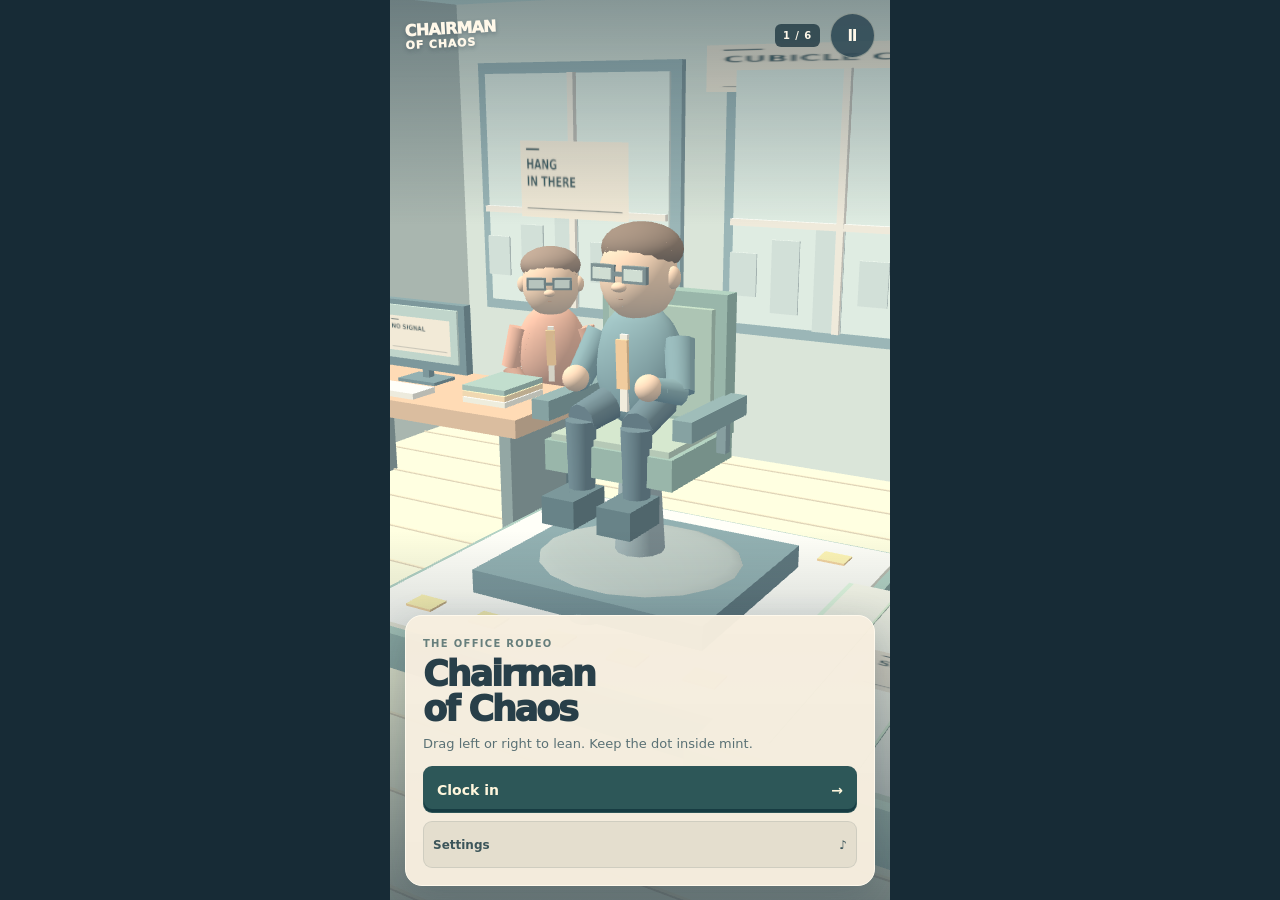
==== index-source.html @ 2fb4f762 "Publish Chairman of Chaos office rodeo" ====
<!doctype html>
<html lang="en"><head><meta charset="utf-8"><meta name="viewport" content="width=device-width,initial-scale=1,viewport-fit=cover"><meta name="theme-color" content="#253a47"><meta name="description" content="One finger. Six questionable office decisions. A tiny 3D office rodeo."><title>Chairman of Chaos</title><link rel="stylesheet" href="style.css"></head>
<body><main id="game" aria-label="Chairman of Chaos"><div id="stage" aria-hidden="true"></div><div class="shade"></div>
<header><div class="brand">CHAIRMAN<br><span>OF CHAOS</span></div><div id="chapter"></div><button id="menu" aria-label="Open settings">Ⅱ</button></header>
<div id="hud" hidden><div><small id="job"></small><strong id="time"></strong></div><div class="progress"><i id="progress"></i></div></div>
<div id="toast" aria-live="polite"></div><section id="panel" aria-live="polite"></section>
<div id="controls" hidden><div class="balance" aria-label="Balance meter"><span class="green"></span><i id="dot"></i></div><div class="steer"><button id="left" aria-label="Lean left">‹</button><div id="pad" role="slider" aria-label="Lean" aria-valuemin="-100" aria-valuemax="100" aria-valuenow="0" tabindex="0"><i id="thumb"></i><span>DRAG TO LEAN</span></div><button id="right" aria-label="Lean right">›</button></div><small>Keep the dot inside mint.</small></div>
<div class="rotate">↻<strong>Turn your phone upright</strong></div></main><script src="vendor/three.min.js"></script><script type="module" src="app.mjs"></script></body></html>
---- style.css ----
:root{font:15px system-ui,sans-serif;color:#fff8e9;background:#172b36;color-scheme:dark;--mint:#bbf0cc;--ink:#233b46}*{box-sizing:border-box}[hidden]{display:none!important}html,body{margin:0;height:100%;overflow:hidden;overscroll-behavior:none}button{font:inherit;cursor:pointer;color:inherit;touch-action:manipulation;-webkit-tap-highlight-color:transparent}button:focus-visible,#pad:focus-visible{outline:3px solid #fff8df;outline-offset:3px}#game{position:relative;isolation:isolate;max-width:500px;margin:auto;height:100%;height:100dvh;overflow:hidden;background:#d5cbbb;touch-action:none;--top:max(13px,env(safe-area-inset-top));--bottom:max(14px,env(safe-area-inset-bottom));--side:15px}#stage,.shade{position:absolute;inset:0}canvas{display:block;width:100%;height:100%}.shade{background:linear-gradient(#263d4a77,transparent 25%,transparent 59%,#233846aa);pointer-events:none}header{position:absolute;top:var(--top);left:var(--side);right:var(--side);display:flex;align-items:center;gap:10px;z-index:3}.brand{font-size:16px;line-height:.84;font-weight:950;letter-spacing:-.05em;transform:rotate(-3deg);text-shadow:0 2px 4px #23374655}.brand span{font-size:11px;letter-spacing:.08em}#chapter{margin-left:auto;font-size:10px;font-weight:850;letter-spacing:.09em;padding:6px 8px;background:#263e47d9;border-radius:6px}#menu{width:45px;height:45px;border:1px solid #fff8d966;border-radius:50%;background:#2d4854de;font-weight:850}
#panel{position:absolute;z-index:2;bottom:var(--bottom);left:var(--side);right:var(--side);background:#f7efdff7;border:1px solid #fff9ec;border-radius:17px;padding:17px;color:#283f49;box-shadow:0 10px 35px #2338463d;max-height:calc(100% - 77px);overflow:auto;touch-action:pan-y}#panel:empty{display:none}#panel small{font-size:10px;font-weight:900;letter-spacing:.13em;color:#677f7c;text-transform:uppercase}h1,h2{font-weight:950;letter-spacing:-.06em;font-size:35px;line-height:.98;margin:6px 0 9px}p{font-size:13px;line-height:1.4;margin:7px 0 13px;color:#5a7175}.primary,.secondary{width:100%;min-height:47px;padding:0 13px;border-radius:9px;border:1px solid #38525a1f;display:flex;justify-content:space-between;align-items:center;gap:5px;font-size:14px;font-weight:900}.primary{color:#fff6dc;background:#2d5758;box-shadow:inset 0 -3px #173c42}.secondary{background:#e4dece;color:#3c555a}.row{display:flex;gap:7px;margin-top:8px}.row>*{flex:1}.row .secondary{padding:0 9px;font-size:12px}.stars{color:#cc8c35;letter-spacing:.13em;font-size:26px;margin:6px 0}.receipt{display:flex;gap:8px;margin:11px 0}.receipt span{flex:1;padding:9px;border:1px solid #ced3c4;border-radius:8px;font-size:11px;color:#69817a}.receipt b{display:block;color:#2e5655;font-size:23px;line-height:1.1}
#hud{position:absolute;top:calc(var(--top) + 57px);left:var(--side);right:var(--side);z-index:1;text-shadow:0 1px 5px #23414e}#hud small{display:block;font-size:10px;font-weight:900;letter-spacing:.12em}#hud strong{font-size:29px;font-weight:900;letter-spacing:-.06em}.progress{margin-top:8px;height:4px;background:#ffffff4d;border-radius:5px;overflow:hidden}.progress i{display:block;width:0;height:100%;background:var(--mint)}
#controls{position:absolute;left:var(--side);right:var(--side);bottom:var(--bottom);z-index:2;color:#f0f3df;text-align:center}#controls>small{font-size:10px;color:#f1f3df;font-weight:750;display:block;margin-top:6px;letter-spacing:.025em}.balance{position:relative;background:#e7e5cd;height:13px;width:70%;margin:0 auto 15px;border-radius:10px;box-shadow:0 3px 9px #20374550}.balance .green{position:absolute;left:34%;width:32%;height:100%;background:#7bd4ad;border-left:2px solid #fff5df;border-right:2px solid #fff5df}.balance #dot{position:absolute;left:50%;top:-4px;height:21px;width:9px;border-radius:5px;background:#334c56;border:2px solid #fff7d9;transform:translateX(-50%)}.steer{display:flex;gap:7px;align-items:center}.steer>button{border:1px solid #eaf3e955;width:47px;height:57px;background:#2c4653e8;border-radius:12px;font-size:28px}#pad{position:relative;background:#263f4de8;border:1px solid #d7ecd86b;border-radius:13px;height:67px;flex:1;min-width:0;touch-action:none;overflow:hidden}#pad span{font-size:10px;font-weight:850;letter-spacing:.1em;position:absolute;left:0;right:0;top:8px;pointer-events:none;color:#dae2d1}#thumb{position:absolute;left:50%;top:29px;width:47px;height:27px;border-radius:15px;background:#bbf0cc;transform:translateX(-50%);box-shadow:0 2px 4px #152c3d88;pointer-events:none}#thumb:after{content:'↔';display:block;color:#315458;font-size:22px;font-weight:900;line-height:25px}
#toast{position:absolute;top:23%;left:50%;transform:translateX(-50%) rotate(-3deg);z-index:3;white-space:nowrap;font-size:12px;font-weight:950;letter-spacing:.03em;color:#344650;background:#ffda8d;padding:9px 13px;border-radius:5px;border-left:4px solid #b67850;box-shadow:0 5px 15px #1d3f4a33;pointer-events:none}#toast:empty{display:none}.rotate{display:none}.rotate strong{font-size:17px}
@media(max-width:350px),(max-height:650px){#panel{padding:12px}h1,h2{font-size:29px}p{margin:6px 0 10px}.primary,.secondary{min-height:44px}#pad{height:59px}#thumb{top:26px;height:24px}#pad span{top:5px;font-size:9px}}
@media(orientation:landscape) and (max-height:540px){.rotate{display:grid;place-content:center;gap:8px;text-align:center;position:absolute;inset:0;z-index:6;background:#28434c;font-size:35px}}
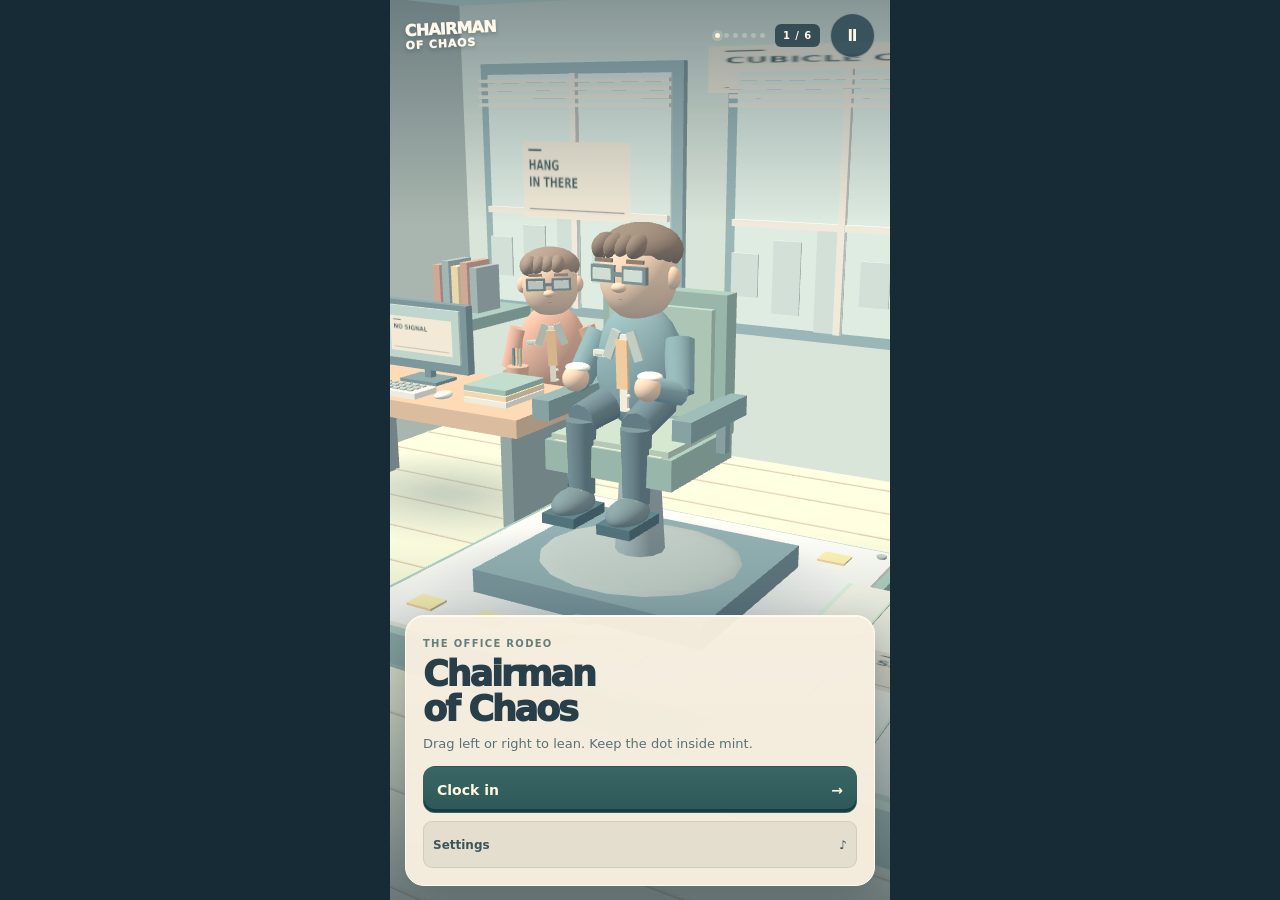
==== commit fd6b9fce: "Polish office rodeo controls, reactions, model detail and scene lighting" ====
--- a/index-source.html
+++ b/index-source.html
@@ -1,8 +1,8 @@
 <!doctype html>
 <html lang="en"><head><meta charset="utf-8"><meta name="viewport" content="width=device-width,initial-scale=1,viewport-fit=cover"><meta name="theme-color" content="#253a47"><meta name="description" content="One finger. Six questionable office decisions. A tiny 3D office rodeo."><title>Chairman of Chaos</title><link rel="stylesheet" href="style.css"></head>
 <body><main id="game" aria-label="Chairman of Chaos"><div id="stage" aria-hidden="true"></div><div class="shade"></div>
-<header><div class="brand">CHAIRMAN<br><span>OF CHAOS</span></div><div id="chapter"></div><button id="menu" aria-label="Open settings">Ⅱ</button></header>
+<header><div class="brand">CHAIRMAN<br><span>OF CHAOS</span></div><div id="acts" aria-label="Shift progress"></div><div id="chapter"></div><button id="menu" aria-label="Open settings">Ⅱ</button></header>
 <div id="hud" hidden><div><small id="job"></small><strong id="time"></strong></div><div class="progress"><i id="progress"></i></div></div>
 <div id="toast" aria-live="polite"></div><section id="panel" aria-live="polite"></section>
-<div id="controls" hidden><div class="balance" aria-label="Balance meter"><span class="green"></span><i id="dot"></i></div><div class="steer"><button id="left" aria-label="Lean left">‹</button><div id="pad" role="slider" aria-label="Lean" aria-valuemin="-100" aria-valuemax="100" aria-valuenow="0" tabindex="0"><i id="thumb"></i><span>DRAG TO LEAN</span></div><button id="right" aria-label="Lean right">›</button></div><small>Keep the dot inside mint.</small></div>
+<div id="controls" hidden><div id="cue" aria-live="off">STAY CENTERED</div><div class="balance" aria-label="Balance meter"><span class="green"></span><i id="dot"></i></div><div class="steer"><button id="left" aria-label="Lean left">‹</button><div id="pad" role="slider" aria-label="Lean" aria-valuemin="-100" aria-valuemax="100" aria-valuenow="0" tabindex="0"><i id="thumb"></i><span>DRAG TO LEAN</span></div><button id="right" aria-label="Lean right">›</button></div><div class="streak"><i id="streak"></i></div></div>
 <div class="rotate">↻<strong>Turn your phone upright</strong></div></main><script src="vendor/three.min.js"></script><script type="module" src="app.mjs"></script></body></html>
--- a/style.css
+++ b/style.css
@@ -5,3 +5,6 @@
 #toast{position:absolute;top:23%;left:50%;transform:translateX(-50%) rotate(-3deg);z-index:3;white-space:nowrap;font-size:12px;font-weight:950;letter-spacing:.03em;color:#344650;background:#ffda8d;padding:9px 13px;border-radius:5px;border-left:4px solid #b67850;box-shadow:0 5px 15px #1d3f4a33;pointer-events:none}#toast:empty{display:none}.rotate{display:none}.rotate strong{font-size:17px}
 @media(max-width:350px),(max-height:650px){#panel{padding:12px}h1,h2{font-size:29px}p{margin:6px 0 10px}.primary,.secondary{min-height:44px}#pad{height:59px}#thumb{top:26px;height:24px}#pad span{top:5px;font-size:9px}}
 @media(orientation:landscape) and (max-height:540px){.rotate{display:grid;place-content:center;gap:8px;text-align:center;position:absolute;inset:0;z-index:6;background:#28434c;font-size:35px}}
+#acts{display:flex;gap:4px;margin-left:auto}#acts i{display:block;width:5px;height:5px;background:#e5e7d955;border-radius:50%}#acts i.seen{background:#d5e8bd}#acts i.current{background:#fff6cd;box-shadow:0 0 0 3px #fff4ce33}#chapter{margin-left:0}.brand{min-width:96px}#game:after{content:'';position:absolute;inset:0;pointer-events:none;box-shadow:inset 0 0 70px rgba(191,76,57,calc(var(--danger,0)*.35));z-index:1}#panel{border-radius:19px;box-shadow:0 10px 32px #23384644,inset 0 1px #fffdf4}.primary{background:linear-gradient(#396765,#2d5758);border-radius:12px;transition:transform .12s,filter .12s}.primary:active,.secondary:active{transform:translateY(2px);filter:brightness(1.09)}.receipt span{padding:8px 6px;font-size:9px}.receipt b{font-size:21px}.steer{gap:10px}.steer>button{border-radius:50%;width:58px;height:58px;flex:0 0 58px;box-shadow:0 4px 0 #19343c,0 5px 14px #1c374355;transition:background .12s,transform .12s,color .12s}.steer>button.suggested{background:#c5edcb;color:#294c50;border-color:#f6f7dc;box-shadow:0 4px 0 #6f9c84,0 0 20px #c7f0c033}.steer>button.pressed{transform:translateY(3px);box-shadow:0 1px 0 #19343c}#pad{height:67px;border-radius:40px;background:#294650e8}#thumb{box-shadow:0 3px 0 #82bba2,0 3px 9px #152c3d99}#cue{height:30px;font-size:11px;font-weight:950;letter-spacing:.1em;line-height:24px;text-shadow:0 2px 6px #16323c;color:#e7efd6}#cue[data-mode=correct]{color:#d1f5cc}#cue[data-mode=danger]{color:#ffcc9b}.balance{height:16px;width:76%;margin-bottom:17px;overflow:visible;background:#f1d7a7}.balance .green{background:#72c59c}.balance #dot{width:13px;height:25px;top:-5px;border-width:3px;box-shadow:0 2px 5px #27444d88}.streak{height:3px;width:30%;margin:12px auto 1px;background:#ffffff30;border-radius:4px;overflow:hidden}.streak i{display:block;height:100%;background:#e7c989}#toast{top:26%;font-size:11px;max-width:92%;white-space:normal;text-align:center}#hud strong{font-variant-numeric:tabular-nums}#hud>div:first-child{display:flex;justify-content:space-between;align-items:center}#hud small{max-width:65%}
+@media(max-width:350px),(max-height:650px){#acts{gap:3px}#acts i{width:4px;height:4px}.steer>button{width:48px;height:48px;flex-basis:48px}.steer{gap:7px}#pad{height:59px}.balance{margin-bottom:12px}#cue{height:24px;font-size:10px}.streak{margin-top:9px}}
+@media(prefers-reduced-motion:reduce){button{transition:none!important}}
